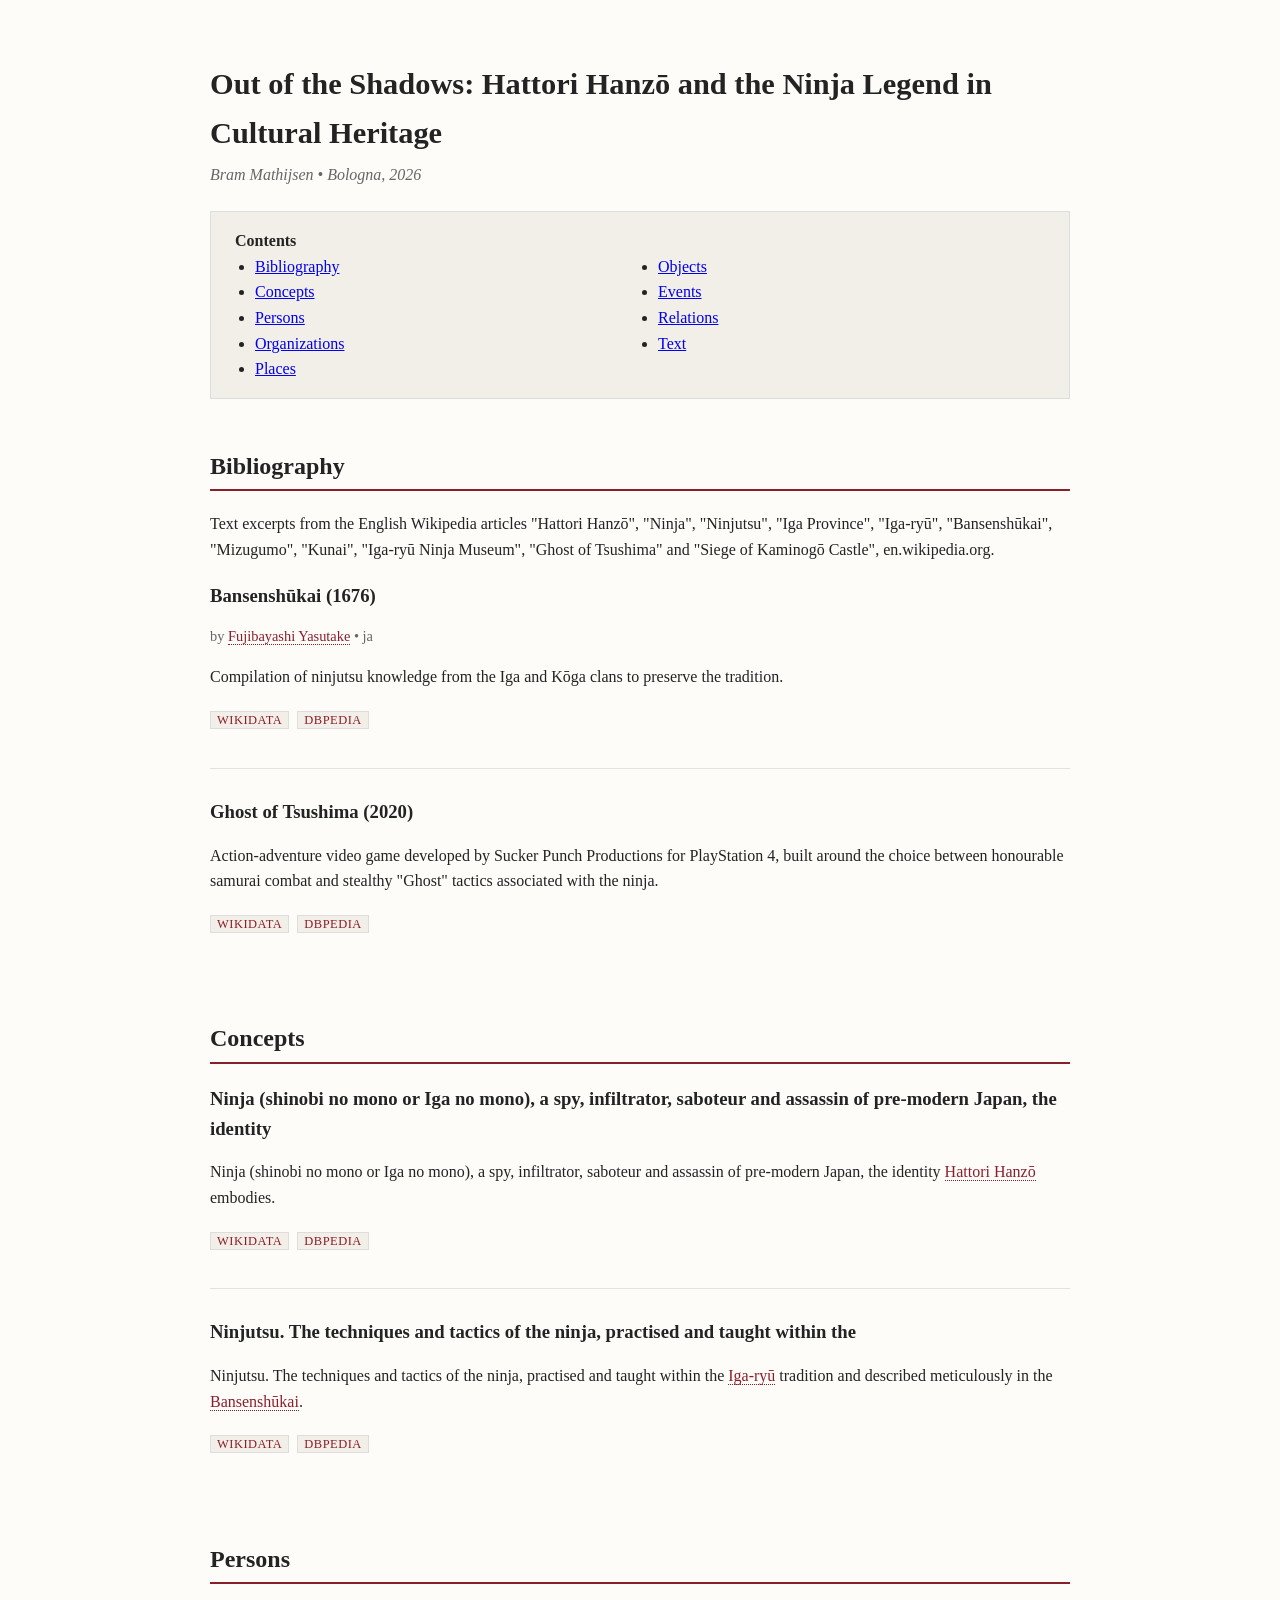
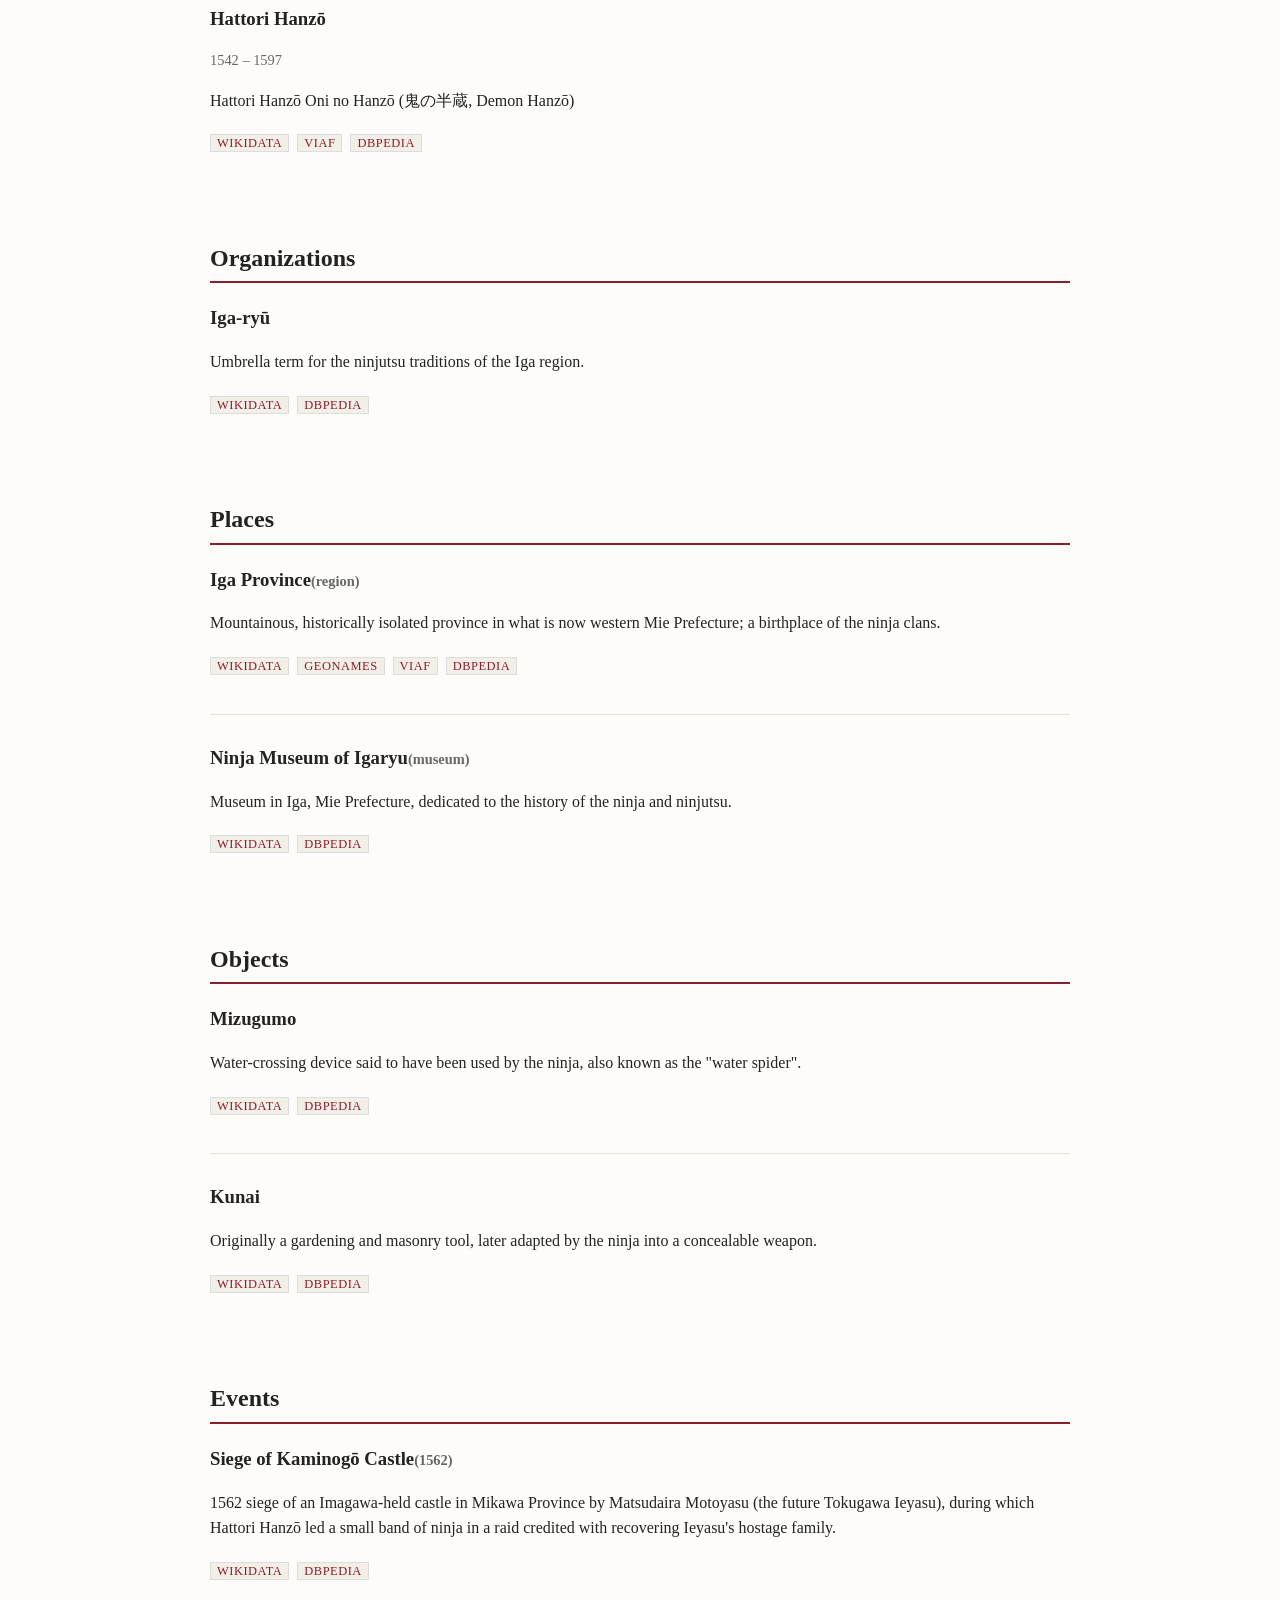
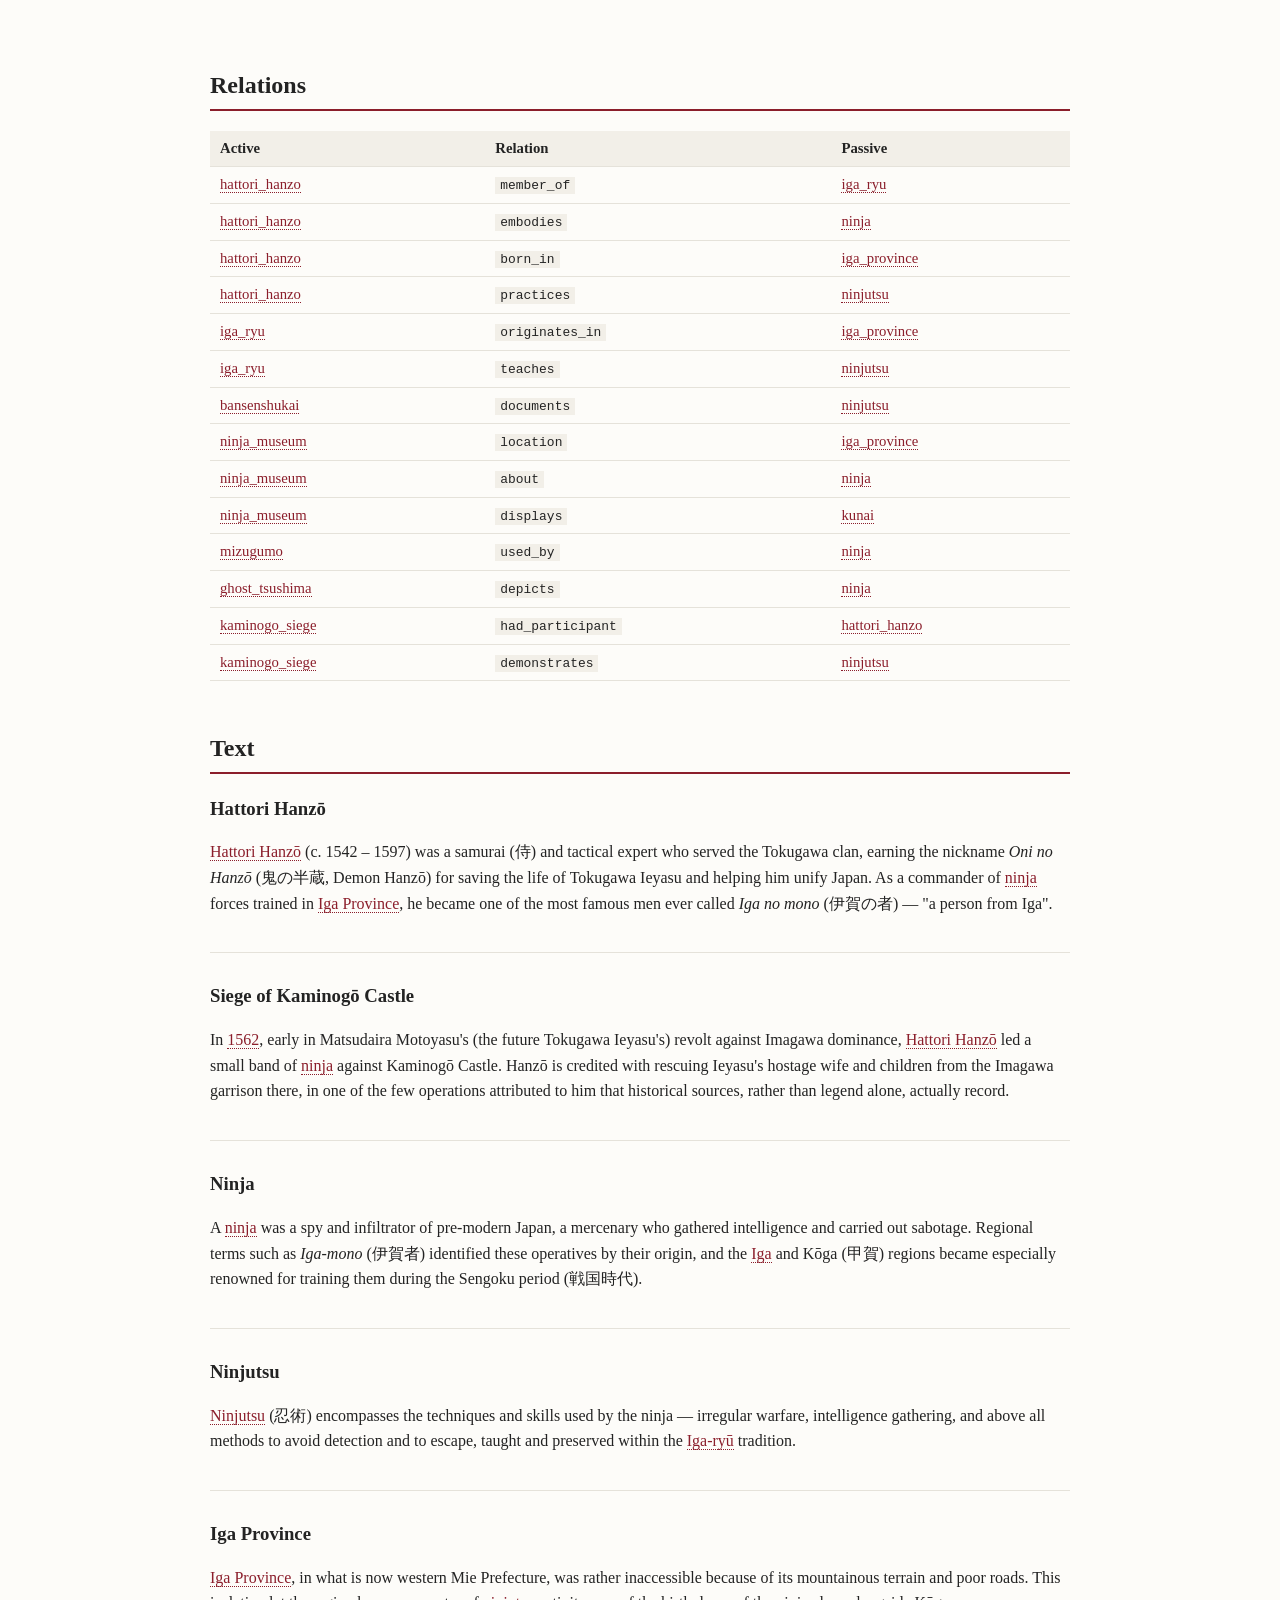
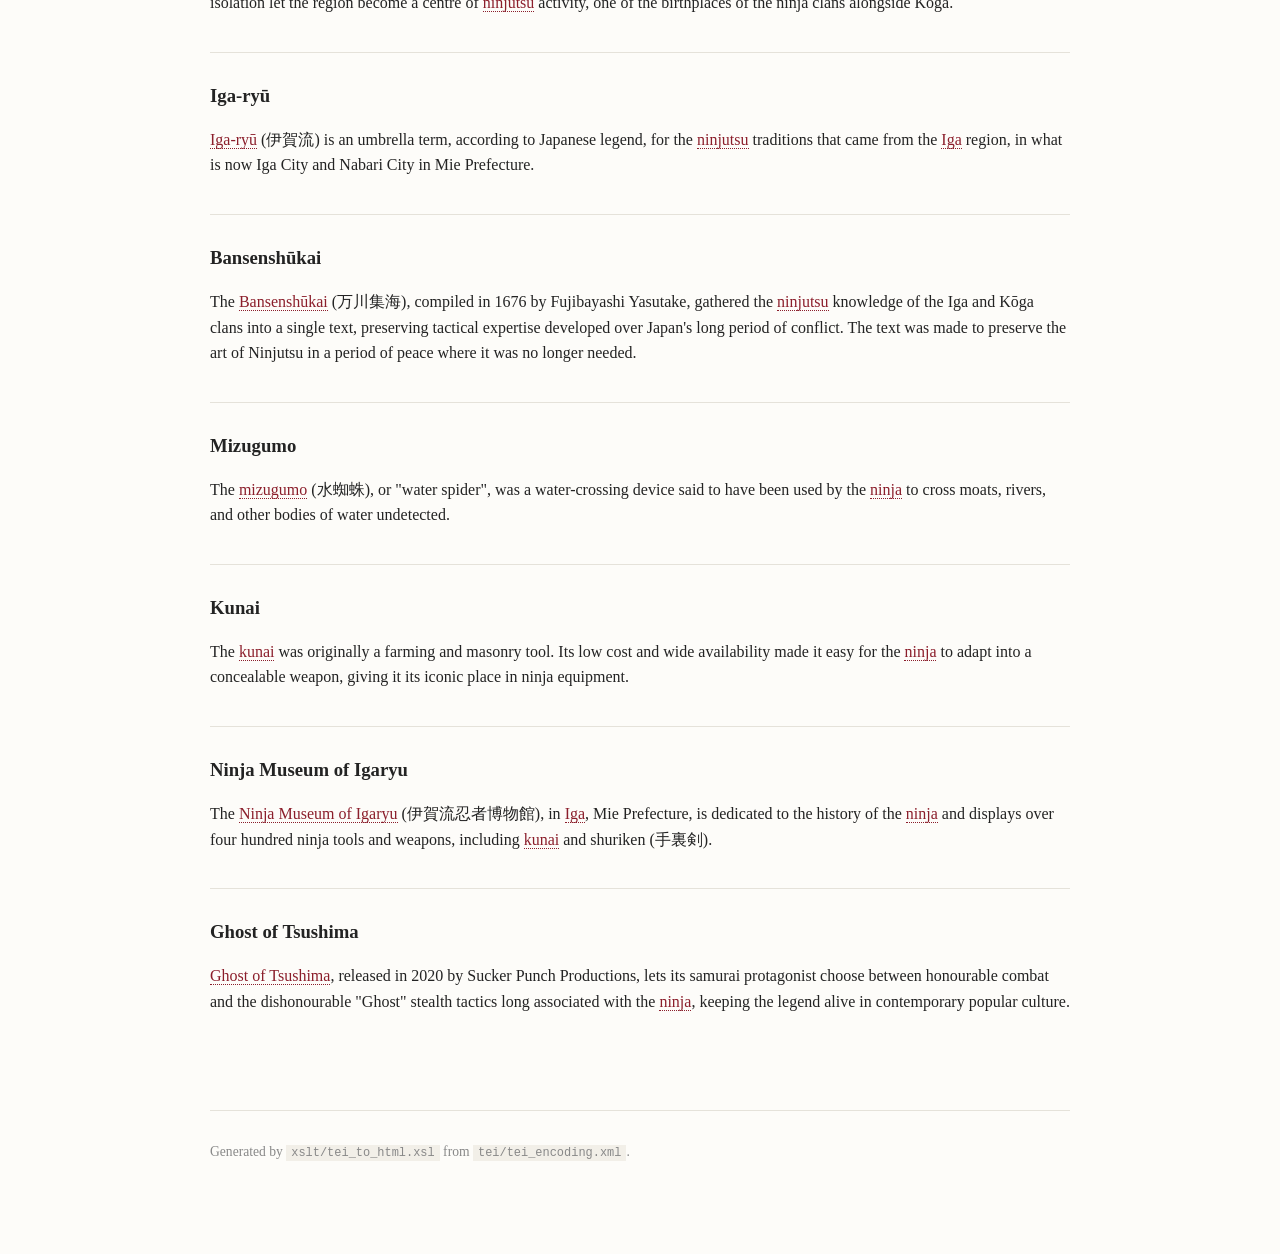
==== docs/tei_encoding.html @ 1fcf48c3 "Out of the Shadows - Hattori Hanzo LOD project TEI-encoded source text and CSV fact tables for ten e" ====
<!DOCTYPE html SYSTEM "about:legacy-compat">
<html lang="en">
<head>
<meta charset="UTF-8">
<meta name="viewport" content="width=device-width, initial-scale=1.0">
<title>Out of the Shadows: Hattori Hanzō and the Ninja Legend in Cultural Heritage</title>
<style>
          body { font-family: Georgia, "Times New Roman", serif; max-width: 860px; margin: 0 auto; padding: 40px 24px 80px; line-height: 1.6; color: #232323; background: #fdfcf9; }
          h1 { font-size: 1.9rem; margin-bottom: 4px; }
          h2 { border-bottom: 2px solid #8b1e2b; padding-bottom: 4px; margin-top: 48px; }
          h3 { margin-bottom: 4px; }
          .subtitle { color: #666; font-style: italic; margin-top: 0; }
          nav.toc { background: #f2efe8; border: 1px solid #ddd; padding: 16px 24px; margin: 24px 0; }
          nav.toc ul { columns: 2; margin: 0; padding-left: 20px; }
          article { margin-bottom: 28px; padding-bottom: 20px; border-bottom: 1px solid #e5e2da; }
          article:last-child { border-bottom: none; }
          .meta { color: #666; font-size: 0.9rem; }
          .ref-link { font-size: 0.78rem; text-transform: uppercase; letter-spacing: 0.04em; background: #f2efe8; border: 1px solid #ddd; padding: 1px 6px; margin-right: 4px; text-decoration: none; color: #8b1e2b; }
          .ref-link:hover { background: #8b1e2b; color: #fff; }
          .entity-ref { color: #8b1e2b; text-decoration: none; border-bottom: 1px dotted #8b1e2b; }
          .term { font-style: italic; }
          .foreign { font-style: normal; }
          table.relations { border-collapse: collapse; width: 100%; margin: 16px 0; font-size: 0.92rem; }
          table.relations th, table.relations td { text-align: left; padding: 6px 10px; border-bottom: 1px solid #e5e2da; }
          table.relations th { background: #f2efe8; }
          code { background: #f2efe8; padding: 1px 5px; font-size: 0.88em; }
          footer { margin-top: 60px; color: #888; font-size: 0.85rem; border-top: 1px solid #e5e2da; padding-top: 16px; }
        </style>
</head>
<body>
<header><h1>Out of the Shadows: Hattori Hanzō and the Ninja Legend in Cultural Heritage</h1>
<p class="subtitle">Bram Mathijsen • Bologna, 2026</p></header><nav class="toc"><strong>Contents</strong><ul>
<li><a href="#bibliography">Bibliography</a></li>
<li><a href="#concepts">Concepts</a></li>
<li><a href="#persons">Persons</a></li>
<li><a href="#organizations">Organizations</a></li>
<li><a href="#places">Places</a></li>
<li><a href="#objects">Objects</a></li>
<li><a href="#events">Events</a></li>
<li><a href="#relations">Relations</a></li>
<li><a href="#text">Text</a></li>
</ul></nav><section id="bibliography"><h2>Bibliography</h2>
<p>Text excerpts from the English Wikipedia articles "Hattori Hanzō", "Ninja",
          "Ninjutsu", "Iga Province", "Iga-ryū", "Bansenshūkai", "Mizugumo", "Kunai",
          "Iga-ryū Ninja Museum", "Ghost of Tsushima" and "Siege of Kaminogō Castle",
          en.wikipedia.org.</p>
<article id="bansenshukai"><h3>Bansenshūkai (1676)</h3>
<p class="meta">by <a href="https://id.loc.gov/authorities/names/n80012305" class="entity-ref" target="_blank" rel="noopener">Fujibayashi Yasutake</a> • ja</p>
<p>Compilation of ninjutsu knowledge from the Iga and Kōga clans to preserve the tradition.</p>
<p><a href="http://www.wikidata.org/entity/Q806956" class="ref-link" target="_blank" rel="noopener">Wikidata</a> <a href="http://dbpedia.org/resource/Bansensh%C5%ABkai" class="ref-link" target="_blank" rel="noopener">DBpedia</a> </p></article><article id="ghost_tsushima"><h3>Ghost of Tsushima (2020)</h3>
<p class="meta"></p>
<p>Action-adventure video game developed by Sucker Punch Productions
              for PlayStation 4, built around the choice between honourable samurai
              combat and stealthy "Ghost" tactics associated with the ninja.</p>
<p><a href="http://www.wikidata.org/entity/Q42564798" class="ref-link" target="_blank" rel="noopener">Wikidata</a> <a href="http://dbpedia.org/resource/Ghost_of_Tsushima" class="ref-link" target="_blank" rel="noopener">DBpedia</a> </p></article></section><section id="concepts"><h2>Concepts</h2>
<article id="ninja"><h3>Ninja (shinobi no mono or Iga no mono), a spy, infiltrator, saboteur and assassin of pre-modern
              Japan, the identity </h3>
<p><p>Ninja (shinobi no mono or Iga no mono), a spy, infiltrator, saboteur and assassin of pre-modern
              Japan, the identity <a href="#hattori_hanzo" class="entity-ref">Hattori Hanzō</a>
              embodies.</p></p>
<p><a href="http://www.wikidata.org/entity/Q9402" class="ref-link" target="_blank" rel="noopener">Wikidata</a> <a href="http://dbpedia.org/resource/Ninja" class="ref-link" target="_blank" rel="noopener">DBpedia</a> </p></article><article id="ninjutsu"><h3>Ninjutsu. The techniques and tactics of the ninja, practised
              and taught within the </h3>
<p><p>Ninjutsu. The techniques and tactics of the ninja, practised
              and taught within the <a href="#iga_ryu" class="entity-ref">Iga-ryū</a> tradition and described meticulously in the <a href="#bansenshukai" class="entity-ref">Bansenshūkai</a>.</p></p>
<p><a href="http://www.wikidata.org/entity/Q539067" class="ref-link" target="_blank" rel="noopener">Wikidata</a> <a href="http://dbpedia.org/resource/Ninjutsu" class="ref-link" target="_blank" rel="noopener">DBpedia</a> </p></article></section><section id="persons"><h2>Persons</h2>
<article id="hattori_hanzo"><h3>Hattori Hanzō </h3>
<p class="meta">1542 – 1597</p>
<p>Hattori Hanzō <span class="addname">Oni no Hanzō (<span class="foreign" lang="ja">鬼の半蔵</span>, Demon Hanzō)</span></p>
<p><a href="http://www.wikidata.org/entity/Q316952" class="ref-link" target="_blank" rel="noopener">Wikidata</a> <a href="https://viaf.org/viaf/257979857" class="ref-link" target="_blank" rel="noopener">VIAF</a> <a href="http://dbpedia.org/resource/Hattori_Hanz%C5%8D" class="ref-link" target="_blank" rel="noopener">DBpedia</a> </p></article></section><section id="organizations"><h2>Organizations</h2>
<article id="iga_ryu"><h3>Iga-ryū</h3>
<p>Umbrella term for the ninjutsu traditions of the Iga region.</p>
<p><a href="http://www.wikidata.org/entity/Q3275530" class="ref-link" target="_blank" rel="noopener">Wikidata</a> <a href="http://dbpedia.org/resource/Iga-ry%C5%AB" class="ref-link" target="_blank" rel="noopener">DBpedia</a> </p></article></section><section id="places"><h2>Places</h2>
<article id="iga_province"><h3>Iga Province<span class="meta">(region)</span>
</h3>
<p>Mountainous, historically isolated province in what is now
          western Mie Prefecture; a birthplace of the ninja clans.</p>
<p><a href="http://www.wikidata.org/entity/Q1047128" class="ref-link" target="_blank" rel="noopener">Wikidata</a> <a href="https://sws.geonames.org/11468270/" class="ref-link" target="_blank" rel="noopener">GeoNames</a> <a href="https://viaf.org/viaf/252317211" class="ref-link" target="_blank" rel="noopener">VIAF</a> <a href="http://dbpedia.org/resource/Iga_Province" class="ref-link" target="_blank" rel="noopener">DBpedia</a> </p></article><article id="ninja_museum"><h3>Ninja Museum of Igaryu<span class="meta">(museum)</span>
</h3>
<p>Museum in Iga, Mie Prefecture, dedicated to the history of the
          ninja and ninjutsu.</p>
<p><a href="http://www.wikidata.org/entity/Q4306401" class="ref-link" target="_blank" rel="noopener">Wikidata</a> <a href="http://dbpedia.org/resource/Ninja_Museum_of_Igaryu" class="ref-link" target="_blank" rel="noopener">DBpedia</a> </p></article></section><section id="objects"><h2>Objects</h2>
<article id="mizugumo"><h3>Mizugumo</h3>
<p>Water-crossing device said to have been used by the ninja,
          also known as the "water spider".</p>
<p><a href="http://www.wikidata.org/entity/Q6884757" class="ref-link" target="_blank" rel="noopener">Wikidata</a> <a href="http://dbpedia.org/resource/Mizugumo" class="ref-link" target="_blank" rel="noopener">DBpedia</a> </p></article><article id="kunai"><h3>Kunai</h3>
<p>Originally a gardening and masonry tool, later adapted by the
          ninja into a concealable weapon.</p>
<p><a href="http://www.wikidata.org/entity/Q860340" class="ref-link" target="_blank" rel="noopener">Wikidata</a> <a href="http://dbpedia.org/resource/Kunai" class="ref-link" target="_blank" rel="noopener">DBpedia</a> </p></article></section><section id="events"><h2>Events</h2>
<article id="kaminogo_siege"><h3>Siege of Kaminogō Castle<span class="meta">(1562)</span>
</h3>
<p>1562 siege of an Imagawa-held castle in Mikawa Province by
          Matsudaira Motoyasu (the future Tokugawa Ieyasu), during which
          Hattori Hanzō led a small band of ninja in a raid credited with
          recovering Ieyasu's hostage family.</p>
<p><a href="http://www.wikidata.org/entity/Q7510141" class="ref-link" target="_blank" rel="noopener">Wikidata</a> <a href="http://dbpedia.org/resource/Siege_of_Kaminog%C5%8D_Castle" class="ref-link" target="_blank" rel="noopener">DBpedia</a> </p></article></section><section id="relations"><h2>Relations</h2>
<table class="relations">
<thead><tr>
<th>Active</th>
<th>Relation</th>
<th>Passive</th>
</tr></thead>
<tbody>
<tr>
<td><a href="#hattori_hanzo" class="entity-ref">hattori_hanzo</a></td>
<td><code>member_of</code></td>
<td><a href="#iga_ryu" class="entity-ref">iga_ryu</a></td>
</tr>
<tr>
<td><a href="#hattori_hanzo" class="entity-ref">hattori_hanzo</a></td>
<td><code>embodies</code></td>
<td><a href="#ninja" class="entity-ref">ninja</a></td>
</tr>
<tr>
<td><a href="#hattori_hanzo" class="entity-ref">hattori_hanzo</a></td>
<td><code>born_in</code></td>
<td><a href="#iga_province" class="entity-ref">iga_province</a></td>
</tr>
<tr>
<td><a href="#hattori_hanzo" class="entity-ref">hattori_hanzo</a></td>
<td><code>practices</code></td>
<td><a href="#ninjutsu" class="entity-ref">ninjutsu</a></td>
</tr>
<tr>
<td><a href="#iga_ryu" class="entity-ref">iga_ryu</a></td>
<td><code>originates_in</code></td>
<td><a href="#iga_province" class="entity-ref">iga_province</a></td>
</tr>
<tr>
<td><a href="#iga_ryu" class="entity-ref">iga_ryu</a></td>
<td><code>teaches</code></td>
<td><a href="#ninjutsu" class="entity-ref">ninjutsu</a></td>
</tr>
<tr>
<td><a href="#bansenshukai" class="entity-ref">bansenshukai</a></td>
<td><code>documents</code></td>
<td><a href="#ninjutsu" class="entity-ref">ninjutsu</a></td>
</tr>
<tr>
<td><a href="#ninja_museum" class="entity-ref">ninja_museum</a></td>
<td><code>location</code></td>
<td><a href="#iga_province" class="entity-ref">iga_province</a></td>
</tr>
<tr>
<td><a href="#ninja_museum" class="entity-ref">ninja_museum</a></td>
<td><code>about</code></td>
<td><a href="#ninja" class="entity-ref">ninja</a></td>
</tr>
<tr>
<td><a href="#ninja_museum" class="entity-ref">ninja_museum</a></td>
<td><code>displays</code></td>
<td><a href="#kunai" class="entity-ref">kunai</a></td>
</tr>
<tr>
<td><a href="#mizugumo" class="entity-ref">mizugumo</a></td>
<td><code>used_by</code></td>
<td><a href="#ninja" class="entity-ref">ninja</a></td>
</tr>
<tr>
<td><a href="#ghost_tsushima" class="entity-ref">ghost_tsushima</a></td>
<td><code>depicts</code></td>
<td><a href="#ninja" class="entity-ref">ninja</a></td>
</tr>
<tr>
<td><a href="#kaminogo_siege" class="entity-ref">kaminogo_siege</a></td>
<td><code>had_participant</code></td>
<td><a href="#hattori_hanzo" class="entity-ref">hattori_hanzo</a></td>
</tr>
<tr>
<td><a href="#kaminogo_siege" class="entity-ref">kaminogo_siege</a></td>
<td><code>demonstrates</code></td>
<td><a href="#ninjutsu" class="entity-ref">ninjutsu</a></td>
</tr>
</tbody>
</table></section><section id="text"><h2>Text</h2>
<article id="text-historical_person"><h3>Hattori Hanzō</h3>
<p>
          <a href="#hattori_hanzo" class="entity-ref">Hattori Hanzō</a> (c. 1542 – 1597) was a
          samurai (<span class="foreign" lang="ja">侍</span>) and tactical expert who served the Tokugawa clan, earning the nickname
          <span class="term">Oni no Hanzō</span> (<span class="foreign" lang="ja">鬼の半蔵</span>, Demon Hanzō) for saving the life of Tokugawa
          Ieyasu and helping him unify Japan. As a commander of
          <a href="#ninja" class="entity-ref">ninja</a> forces trained in
          <a href="#iga_province" class="entity-ref">Iga Province</a>, he became one of the
          most famous men ever called <span class="term">Iga no mono</span> (<span class="foreign" lang="ja">伊賀の者</span>) — "a person from Iga".
        </p></article><article id="text-siege"><h3>Siege of Kaminogō Castle</h3>
<p>
          In <a href="#kaminogo_siege" class="entity-ref">1562</a>, early in Matsudaira
          Motoyasu's (the future Tokugawa Ieyasu's) revolt against Imagawa dominance,
          <a href="#hattori_hanzo" class="entity-ref">Hattori Hanzō</a> led a small band of
          <a href="#ninja" class="entity-ref">ninja</a> against Kaminogō Castle. Hanzō is
          credited with rescuing Ieyasu's hostage wife and children from the Imagawa
          garrison there, in one of the few operations attributed to him that historical
          sources, rather than legend alone, actually record.
        </p></article><article id="text-concept_ninja"><h3>Ninja</h3>
<p>
          A <a href="#ninja" class="entity-ref">ninja</a> was a spy and infiltrator of
          pre-modern Japan, a mercenary who gathered intelligence and carried out
          sabotage. Regional terms such as <span class="term">Iga-mono</span> (<span class="foreign" lang="ja">伊賀者</span>) identified these
          operatives by their origin, and the
          <a href="#iga_province" class="entity-ref">Iga</a> and Kōga (<span class="foreign" lang="ja">甲賀</span>) regions became
          especially renowned for training them during the Sengoku period (<span class="foreign" lang="ja">戦国時代</span>).
        </p></article><article id="text-concept_ninjutsu"><h3>Ninjutsu</h3>
<p>
          <a href="#ninjutsu" class="entity-ref">Ninjutsu</a> (<span class="foreign" lang="ja">忍術</span>) encompasses the techniques
          and skills used by the ninja — irregular warfare, intelligence gathering, and
          above all methods to avoid detection and to escape, taught and preserved
          within the <a href="#iga_ryu" class="entity-ref">Iga-ryū</a> tradition.
        </p></article><article id="text-place"><h3>Iga Province</h3>
<p>
          <a href="#iga_province" class="entity-ref">Iga Province</a>, in what is now
          western Mie Prefecture, was rather inaccessible because of its mountainous
          terrain and poor roads. This isolation let the region become a centre of
          <a href="#ninjutsu" class="entity-ref">ninjutsu</a> activity, one of the
          birthplaces of the ninja clans alongside Kōga.
        </p></article><article id="text-school"><h3>Iga-ryū</h3>
<p>
          <a href="#iga_ryu" class="entity-ref">Iga-ryū</a> (<span class="foreign" lang="ja">伊賀流</span>) is an umbrella term, according to
          Japanese legend, for the <a href="#ninjutsu" class="entity-ref">ninjutsu</a>
          traditions that came from the <a href="#iga_province" class="entity-ref">Iga</a>
          region, in what is now Iga City and Nabari City in Mie Prefecture.
        </p></article><article id="text-ninja_manual"><h3>Bansenshūkai</h3>
<p>
          The <a href="#bansenshukai" class="entity-ref">Bansenshūkai</a> (<span class="foreign" lang="ja">万川集海</span>), compiled in 1676 by
          Fujibayashi Yasutake, gathered the
          <a href="#ninjutsu" class="entity-ref">ninjutsu</a> knowledge of the Iga and
          Kōga clans into a single text, preserving tactical expertise developed over
          Japan's long period of conflict. The text was made to preserve the art of
          Ninjutsu in a period of peace where it was no longer needed.
        </p></article><article id="text-tool"><h3>Mizugumo</h3>
<p>
          The <a href="#mizugumo" class="entity-ref">mizugumo</a> (<span class="foreign" lang="ja">水蜘蛛</span>), or "water spider", was a
          water-crossing device said to have been used by the
          <a href="#ninja" class="entity-ref">ninja</a> to cross moats, rivers, and other
          bodies of water undetected.
        </p></article><article id="text-weapon"><h3>Kunai</h3>
<p>
          The <a href="#kunai" class="entity-ref">kunai</a> was originally a farming and
          masonry tool. Its low cost and wide availability made it easy for the  <a href="#ninja" class="entity-ref">ninja</a>
          to adapt into a concealable weapon, giving it its iconic place in ninja
          equipment.
        </p></article><article id="text-museum"><h3>Ninja Museum of Igaryu</h3>
<p>
          The <a href="#ninja_museum" class="entity-ref">Ninja Museum of Igaryu</a>
          (<span class="foreign" lang="ja">伊賀流忍者博物館</span>), in
          <a href="#iga_province" class="entity-ref">Iga</a>, Mie Prefecture, is dedicated to
          the history of the <a href="#ninja" class="entity-ref">ninja</a> and displays
          over four hundred ninja tools and weapons, including
          <a href="#kunai" class="entity-ref">kunai</a> and shuriken (<span class="foreign" lang="ja">手裏剣</span>).
        </p></article><article id="text-modern_media"><h3>Ghost of Tsushima</h3>
<p>
          <a href="#ghost_tsushima" class="entity-ref">Ghost of Tsushima</a>, released in 2020 by
          Sucker Punch Productions, lets its samurai protagonist choose between
          honourable combat and the dishonourable "Ghost" stealth tactics long
          associated with the <a href="#ninja" class="entity-ref">ninja</a>, keeping the
          legend alive in contemporary popular culture.
        </p></article></section><footer><p>Generated by <code>xslt/tei_to_html.xsl</code> from <code>tei/tei_encoding.xml</code>.</p></footer>
</body>
</html>
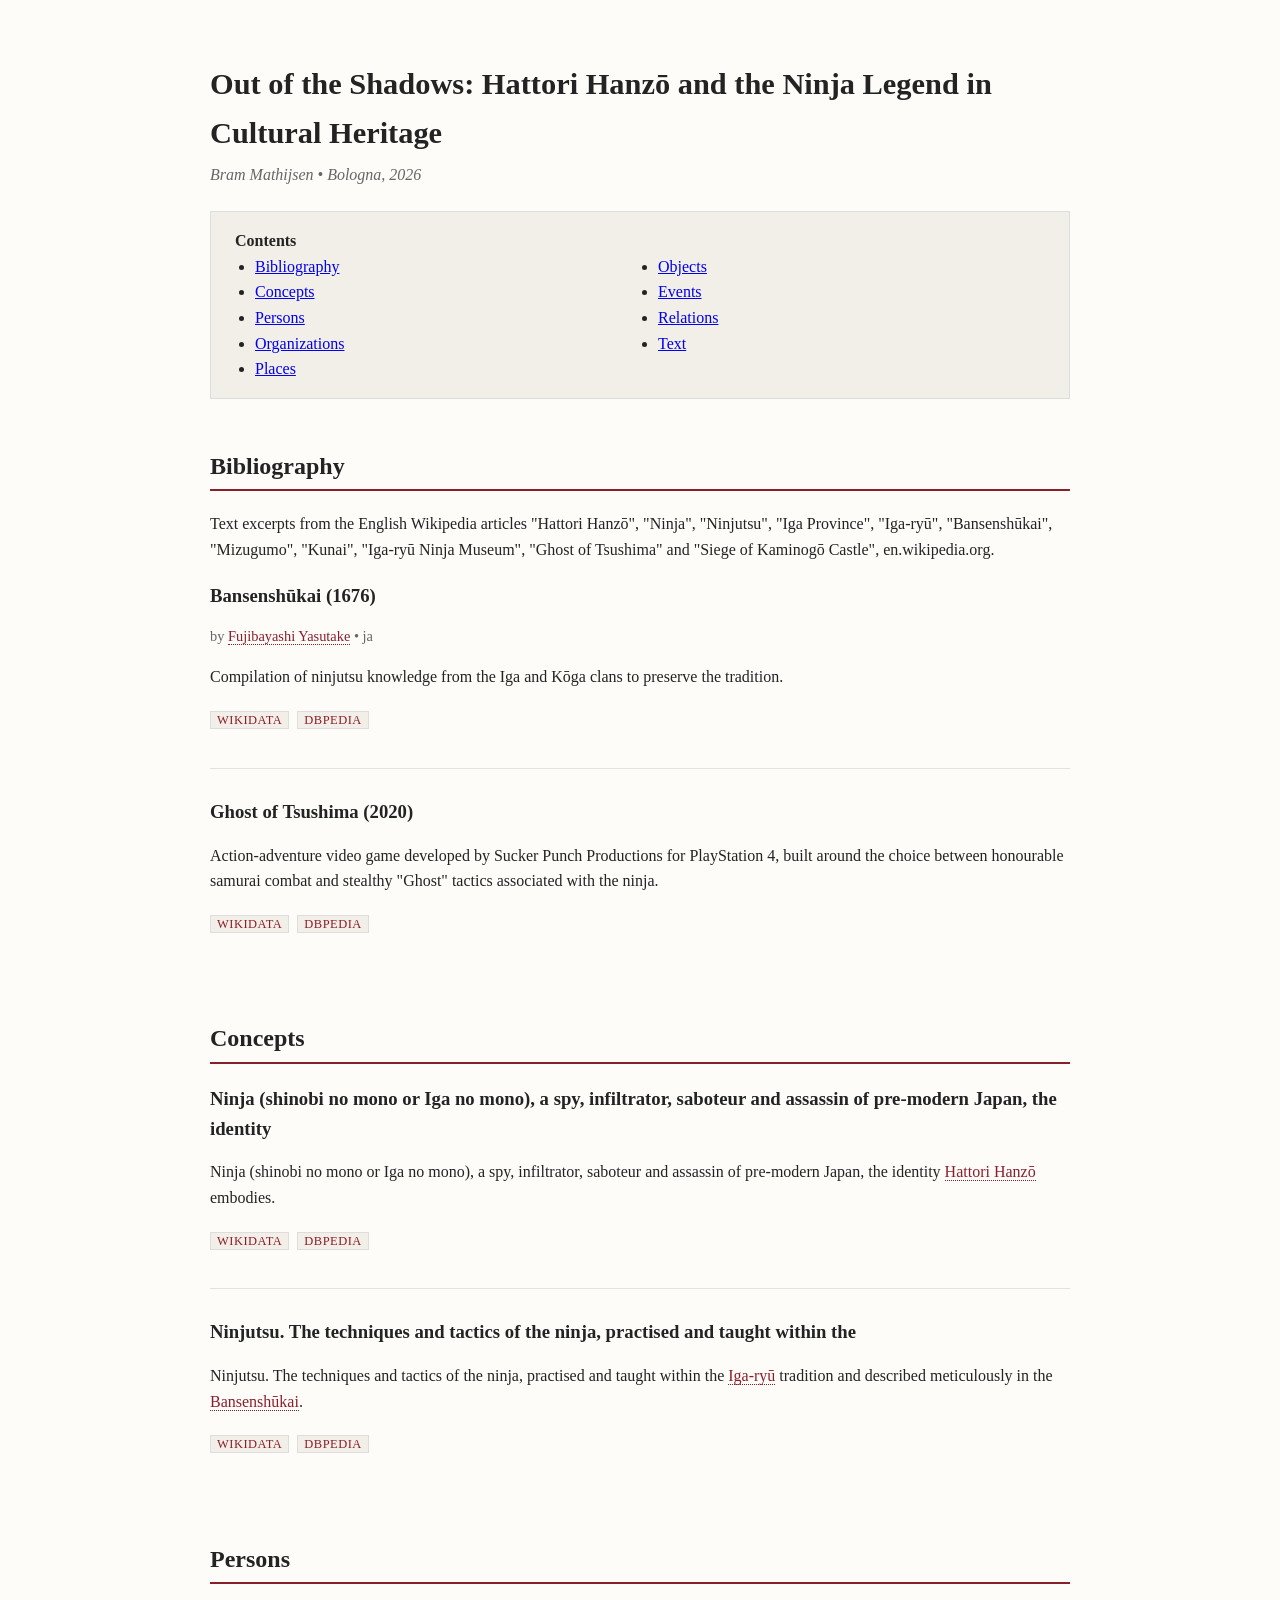
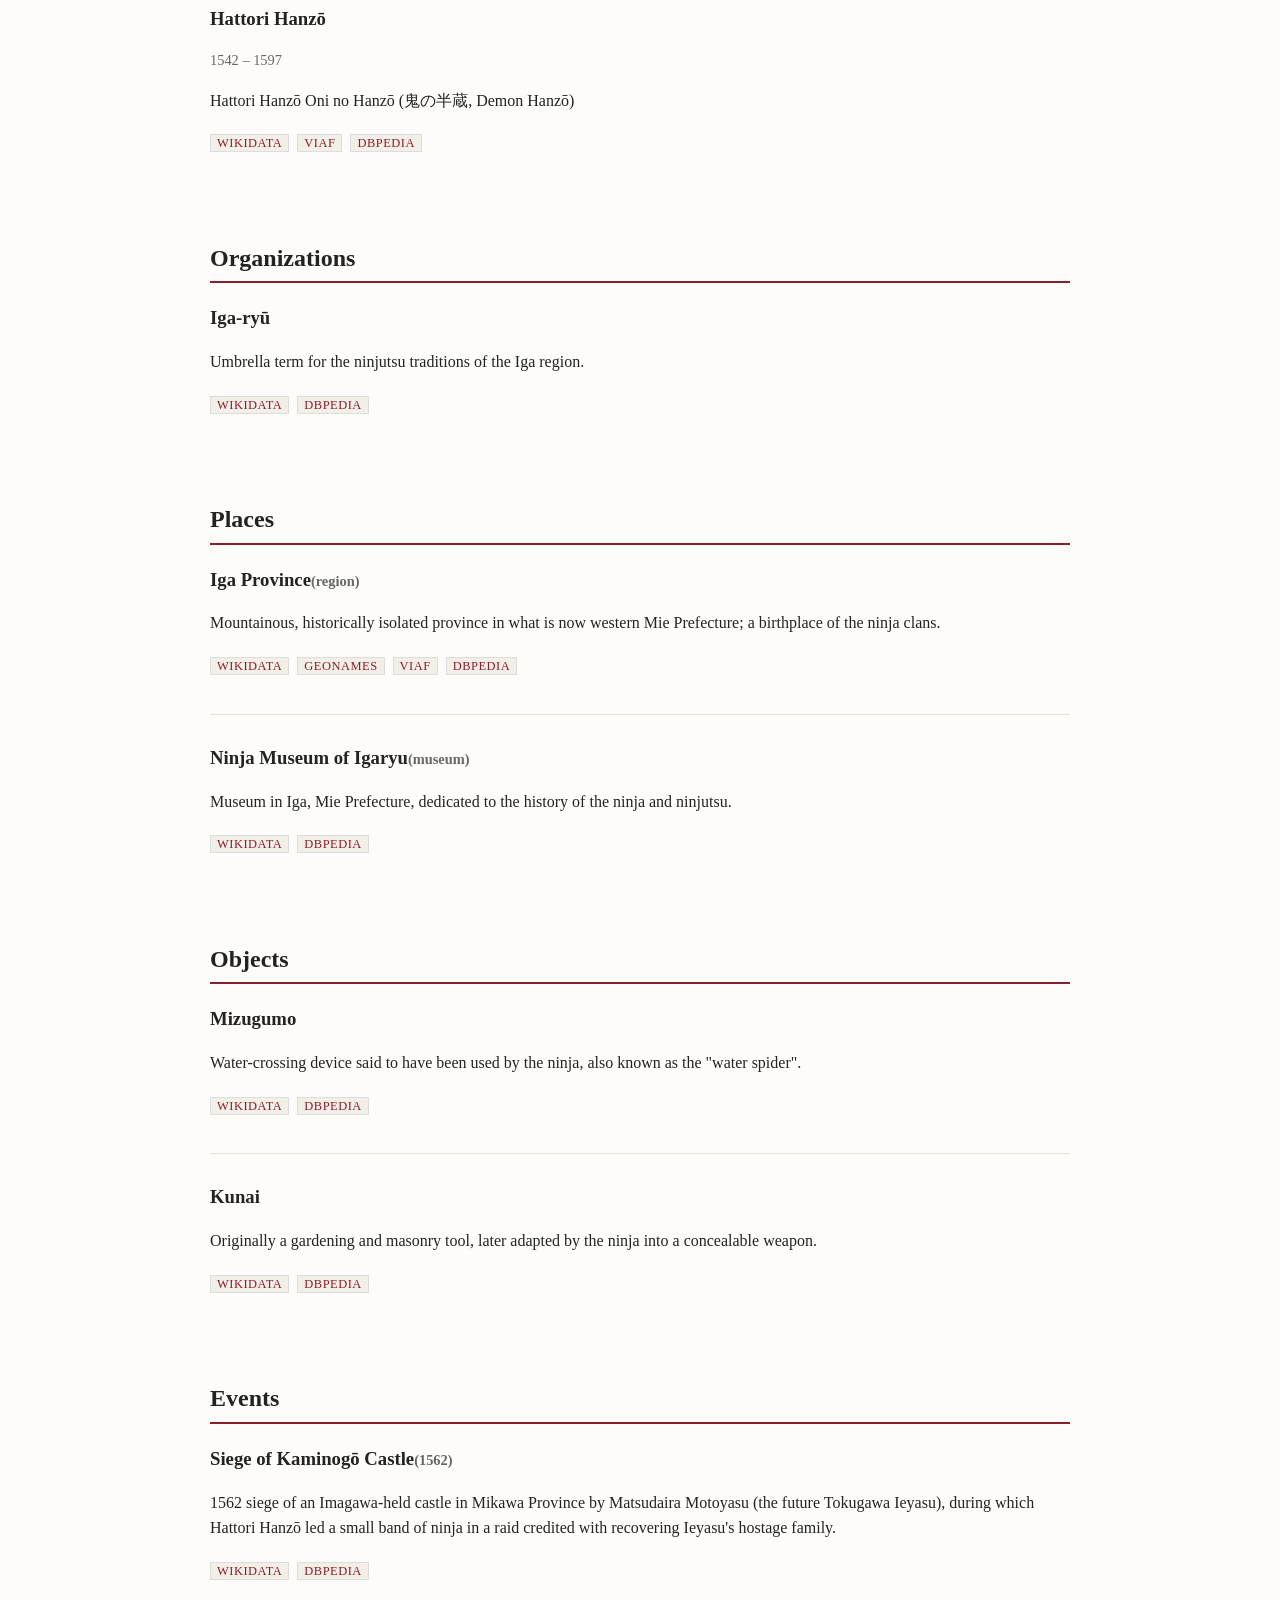
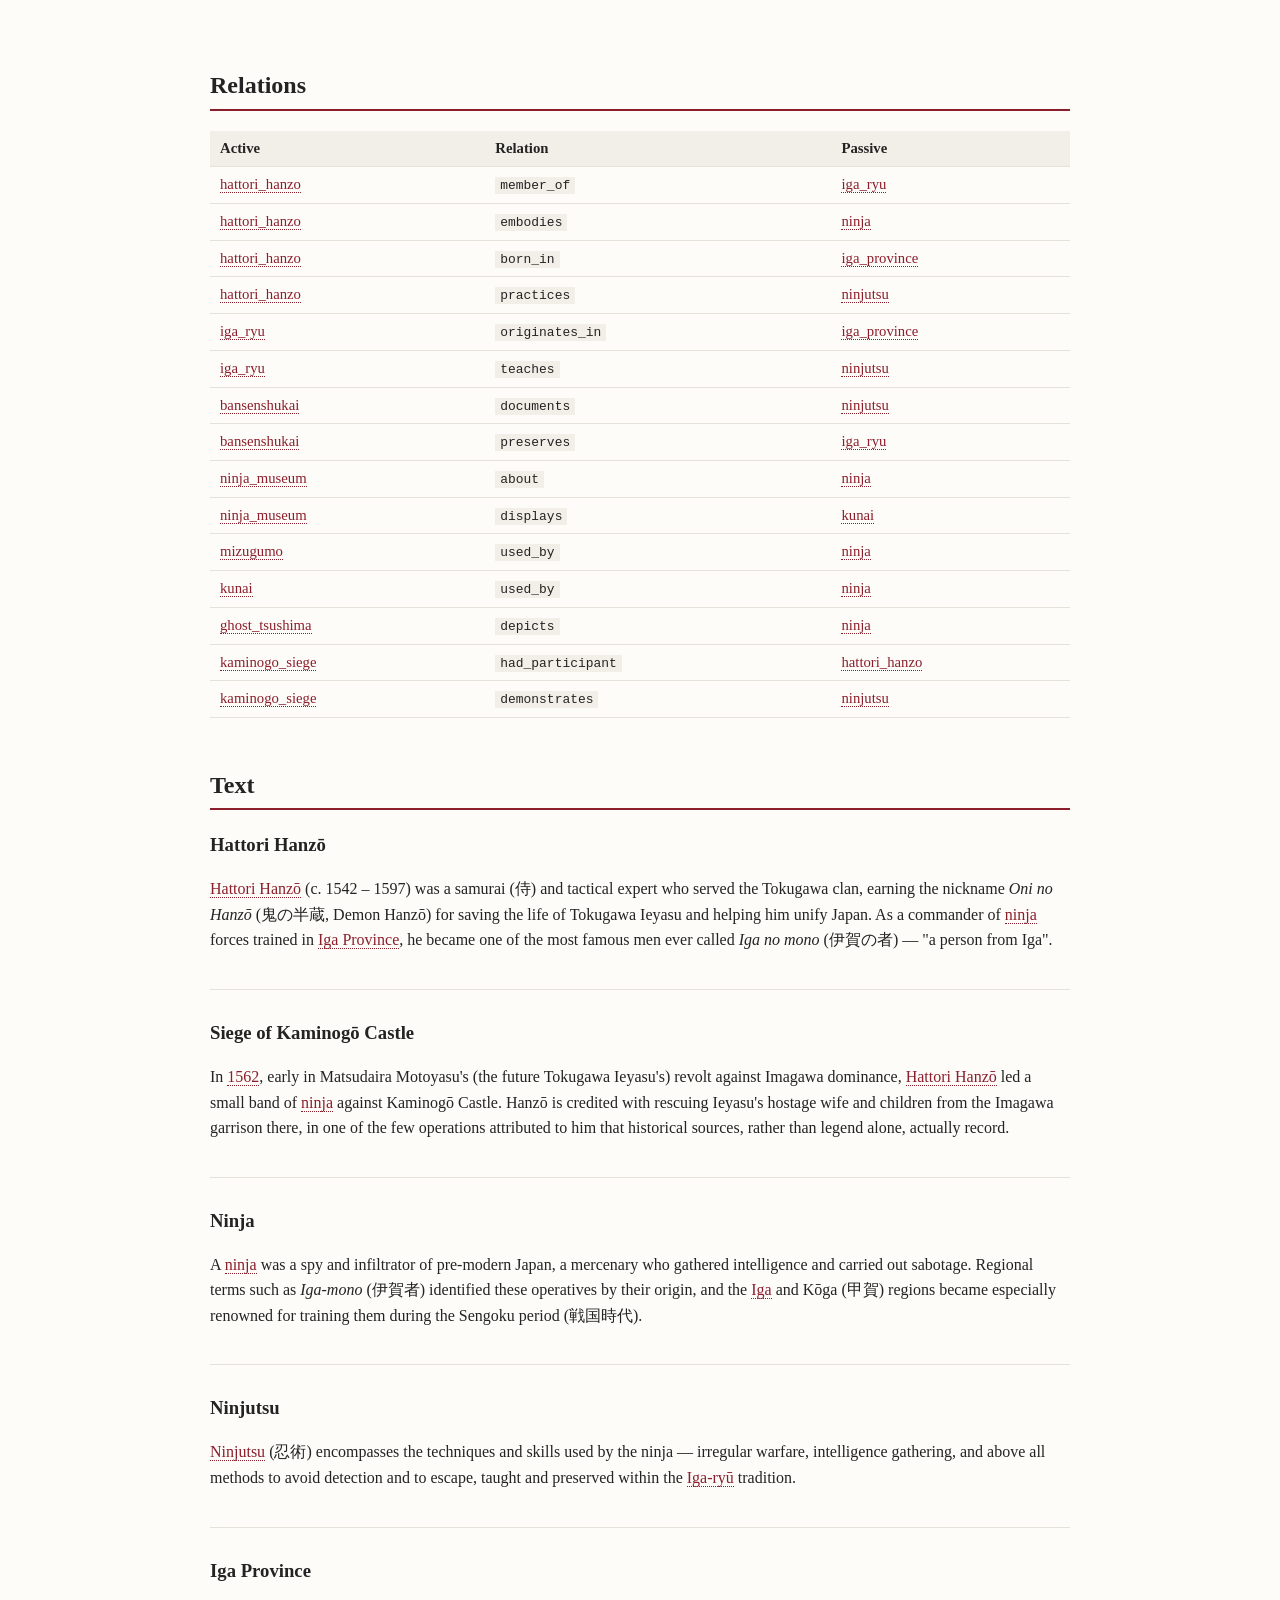
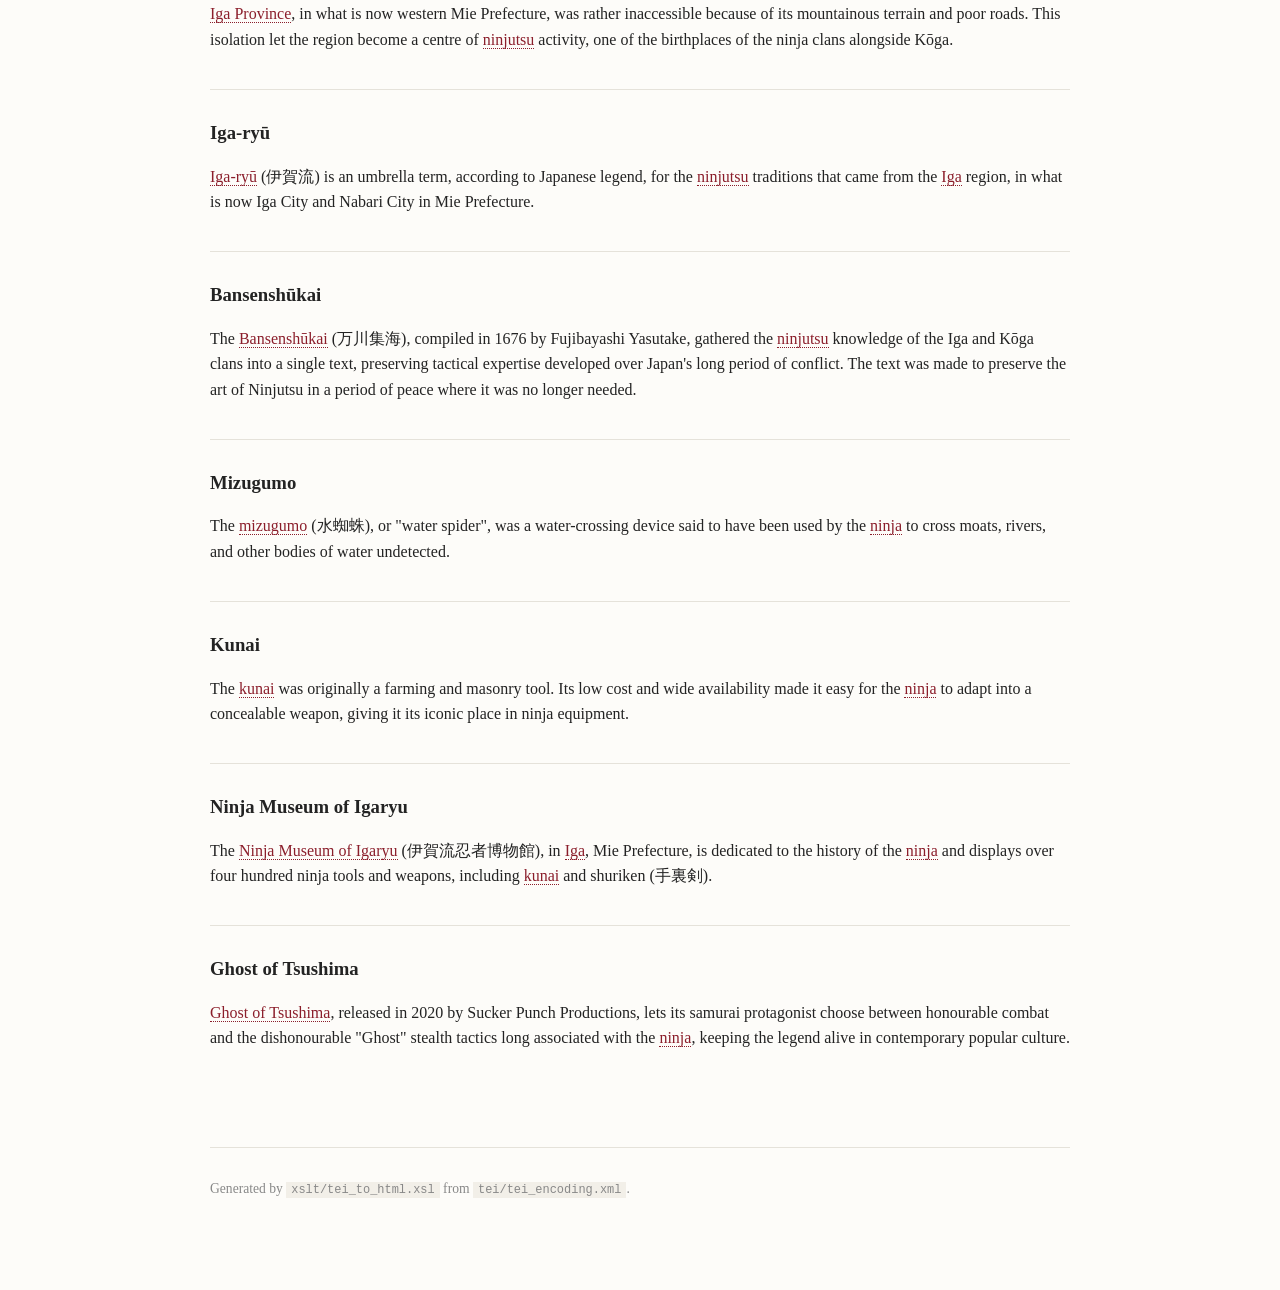
==== commit 93246b9b: "some ontology changes" ====
--- a/docs/tei_encoding.html
+++ b/docs/tei_encoding.html
@@ -136,9 +136,9 @@
 <td><a href="#ninjutsu" class="entity-ref">ninjutsu</a></td>
 </tr>
 <tr>
-<td><a href="#ninja_museum" class="entity-ref">ninja_museum</a></td>
-<td><code>location</code></td>
-<td><a href="#iga_province" class="entity-ref">iga_province</a></td>
+<td><a href="#bansenshukai" class="entity-ref">bansenshukai</a></td>
+<td><code>preserves</code></td>
+<td><a href="#iga_ryu" class="entity-ref">iga_ryu</a></td>
 </tr>
 <tr>
 <td><a href="#ninja_museum" class="entity-ref">ninja_museum</a></td>
@@ -152,6 +152,11 @@
 </tr>
 <tr>
 <td><a href="#mizugumo" class="entity-ref">mizugumo</a></td>
+<td><code>used_by</code></td>
+<td><a href="#ninja" class="entity-ref">ninja</a></td>
+</tr>
+<tr>
+<td><a href="#kunai" class="entity-ref">kunai</a></td>
 <td><code>used_by</code></td>
 <td><a href="#ninja" class="entity-ref">ninja</a></td>
 </tr>
